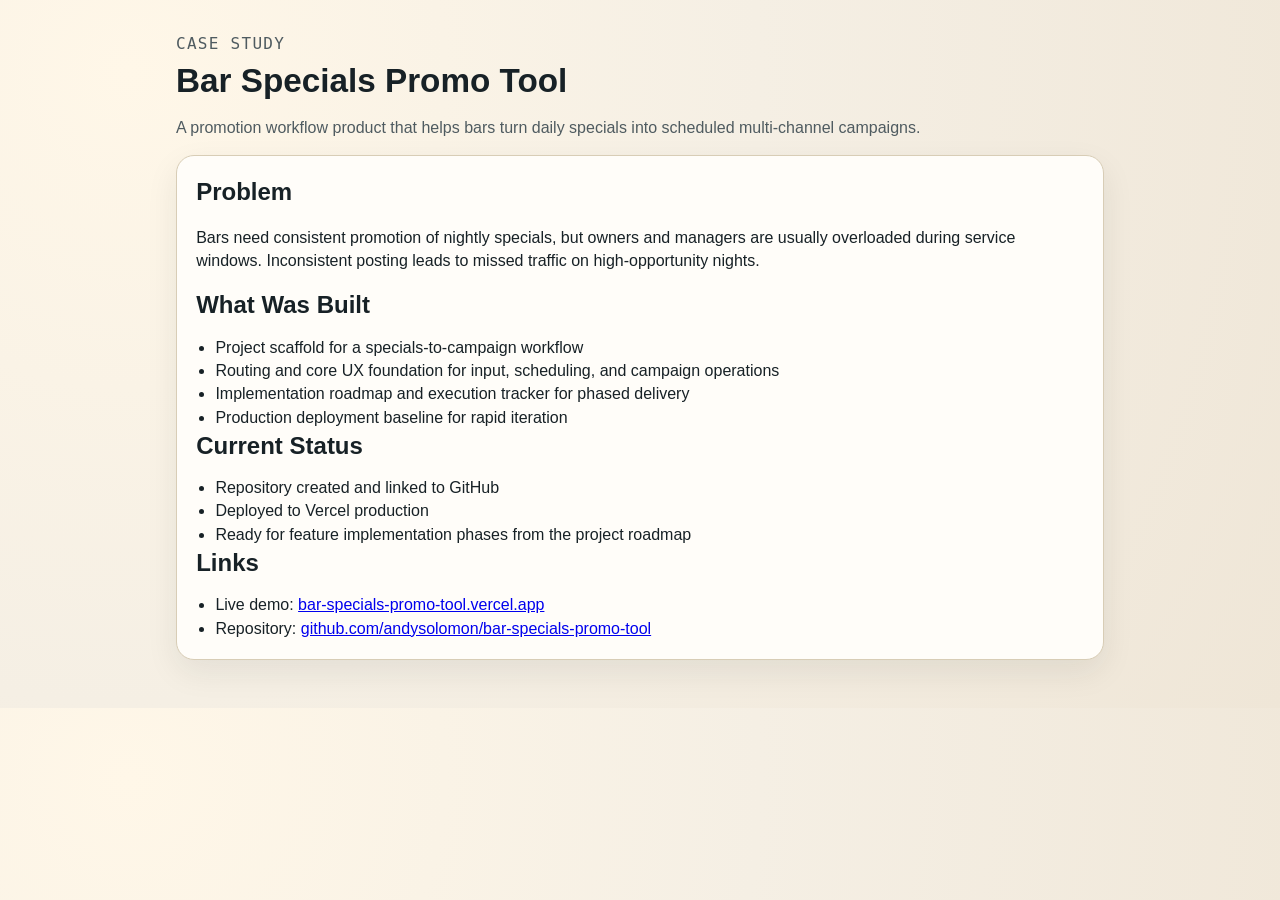
==== projects/bar-specials-promo-tool.html @ 349a1e84 "feat: add bar specials promo tool case study" ====
<!doctype html>
<html lang="en">
  <head>
    <meta charset="UTF-8" />
    <meta name="viewport" content="width=device-width, initial-scale=1.0" />
    <title>Case Study | Bar Specials Promo Tool</title>
    <link rel="stylesheet" href="../styles.css" />
  </head>
  <body>
    <main class="site-header">
      <p class="eyebrow">Case Study</p>
      <h1>Bar Specials Promo Tool</h1>
      <p class="lede">
        A promotion workflow product that helps bars turn daily specials into scheduled multi-channel campaigns.
      </p>
      <section class="panel">
        <h2>Problem</h2>
        <p>
          Bars need consistent promotion of nightly specials, but owners and managers are usually overloaded during service windows.
          Inconsistent posting leads to missed traffic on high-opportunity nights.
        </p>

        <h2>What Was Built</h2>
        <ul>
          <li>Project scaffold for a specials-to-campaign workflow</li>
          <li>Routing and core UX foundation for input, scheduling, and campaign operations</li>
          <li>Implementation roadmap and execution tracker for phased delivery</li>
          <li>Production deployment baseline for rapid iteration</li>
        </ul>

        <h2>Current Status</h2>
        <ul>
          <li>Repository created and linked to GitHub</li>
          <li>Deployed to Vercel production</li>
          <li>Ready for feature implementation phases from the project roadmap</li>
        </ul>

        <h2>Links</h2>
        <ul>
          <li>
            Live demo:
            <a href="https://bar-specials-promo-tool.vercel.app">bar-specials-promo-tool.vercel.app</a>
          </li>
          <li>
            Repository:
            <a href="https://github.com/andysolomon/bar-specials-promo-tool">github.com/andysolomon/bar-specials-promo-tool</a>
          </li>
        </ul>
      </section>
    </main>
  </body>
</html>
---- styles.css ----
:root {
  --bg: #f5efe4;
  --ink: #172126;
  --muted: #4f5b60;
  --panel: #fffdf8;
  --line: #d8cdb6;
  --accent: #0f766e;
  --accent-2: #f97316;
  --shadow: 0 12px 32px rgba(23, 33, 38, 0.08);
}

* {
  box-sizing: border-box;
}

body {
  margin: 0;
  font-family: "Space Grotesk", "Avenir Next", "Segoe UI", sans-serif;
  color: var(--ink);
  background: radial-gradient(circle at 10% 10%, #fff7e8 0%, #f5efe4 48%, #efe6d7 100%);
  line-height: 1.45;
}

.ambient {
  position: fixed;
  inset: -30% auto auto -20%;
  width: 70vmax;
  height: 70vmax;
  border-radius: 50%;
  background: radial-gradient(circle, rgba(15, 118, 110, 0.18), rgba(15, 118, 110, 0));
  pointer-events: none;
  z-index: -1;
}

.site-header,
main {
  max-width: 960px;
  margin: 0 auto;
  padding: 2rem 1rem;
}

.eyebrow {
  font-family: "IBM Plex Mono", monospace;
  text-transform: uppercase;
  letter-spacing: 0.08em;
  color: var(--muted);
  margin: 0 0 0.5rem;
}

h1 {
  font-size: clamp(1.9rem, 2.6vw, 3rem);
  line-height: 1.1;
  margin: 0 0 0.8rem;
}

h2 {
  margin: 0;
}

.lede,
.sub {
  color: var(--muted);
}

.cta-row {
  display: flex;
  gap: 0.8rem;
  flex-wrap: wrap;
  margin-top: 1.2rem;
}

.btn {
  display: inline-block;
  text-decoration: none;
  border-radius: 999px;
  padding: 0.65rem 1rem;
  font-weight: 600;
  transition: transform 0.15s ease;
}

.btn:hover {
  transform: translateY(-1px);
}

.btn-primary {
  background: var(--accent);
  color: #fff;
}

.btn-ghost {
  border: 1px solid var(--line);
  color: var(--ink);
  background: var(--panel);
}

.panel {
  background: color-mix(in oklab, var(--panel) 92%, white 8%);
  border: 1px solid var(--line);
  border-radius: 18px;
  padding: 1.2rem;
  box-shadow: var(--shadow);
  margin-bottom: 1rem;
}

.grid {
  display: grid;
  grid-template-columns: repeat(3, minmax(0, 1fr));
  gap: 0.8rem;
}

.card {
  background: #fffcf5;
  border: 1px solid var(--line);
  border-radius: 14px;
  padding: 1rem;
}

.card h3 {
  margin-top: 0;
  margin-bottom: 0.5rem;
  font-size: 1.1rem;
}

.card a {
  color: var(--accent-2);
  font-weight: 700;
  text-decoration: none;
}

ul {
  margin: 0.8rem 0 0;
  padding-left: 1.2rem;
}

@media (max-width: 860px) {
  .grid {
    grid-template-columns: 1fr;
  }
}
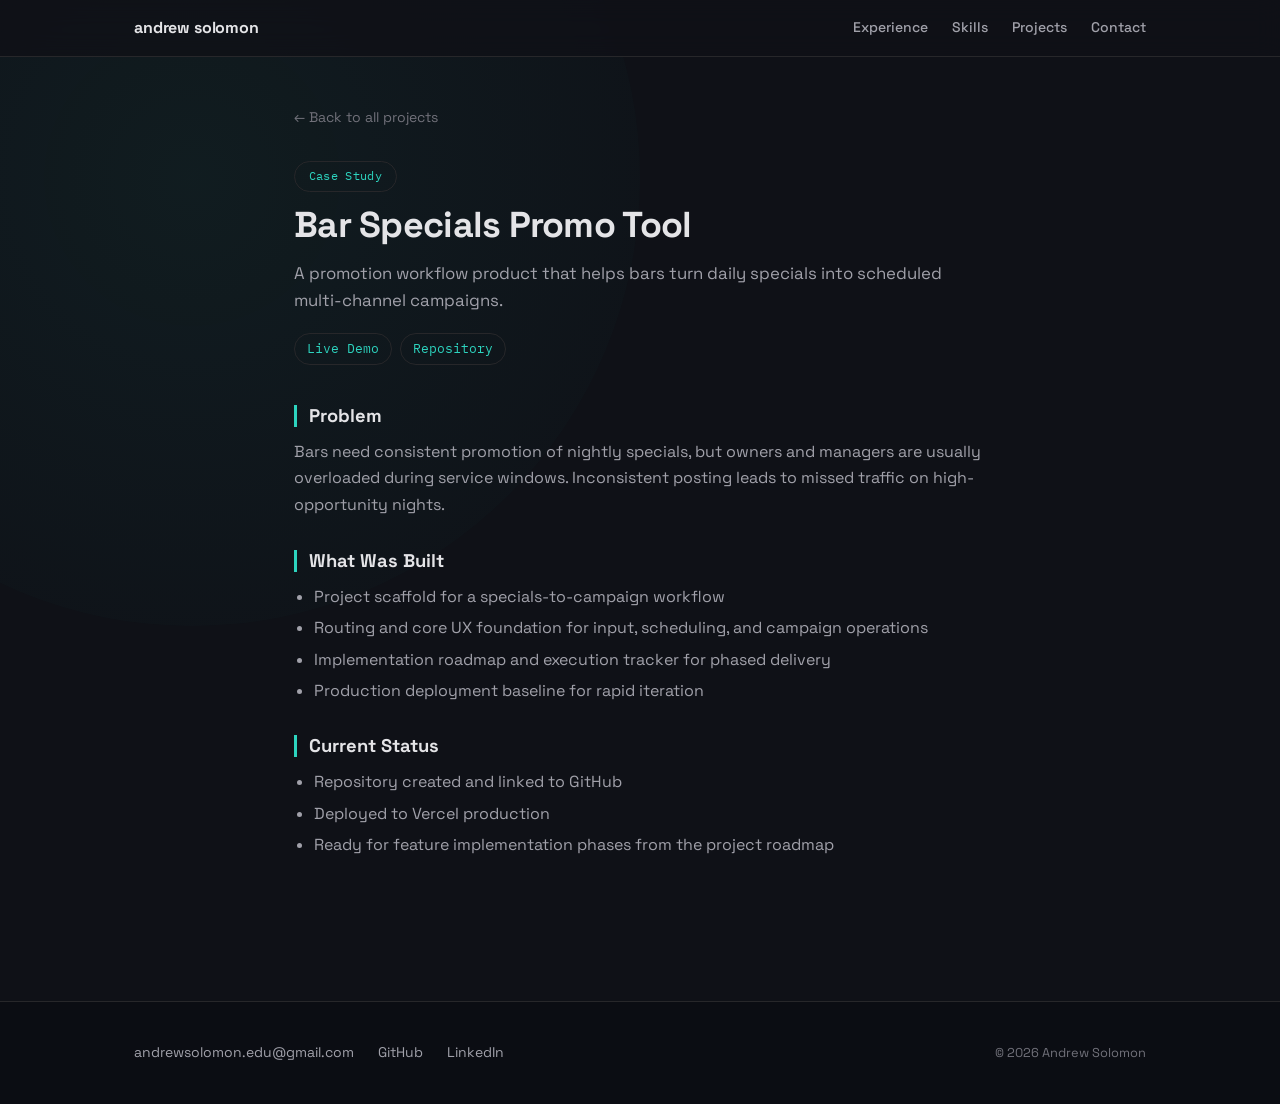
==== commit 8f1e88b1: "feat: redesign portfolio for enterprise positioning Dark theme with teal accents, sticky nav, hero w" ====
--- a/projects/bar-specials-promo-tool.html
+++ b/projects/bar-specials-promo-tool.html
@@ -3,17 +3,43 @@
   <head>
     <meta charset="UTF-8" />
     <meta name="viewport" content="width=device-width, initial-scale=1.0" />
-    <title>Case Study | Bar Specials Promo Tool</title>
+    <title>Bar Specials Promo Tool | Andrew Solomon</title>
+    <meta name="theme-color" content="#0f1117" />
+    <link rel="preconnect" href="https://fonts.googleapis.com" />
+    <link rel="preconnect" href="https://fonts.gstatic.com" crossorigin />
+    <link
+      href="https://fonts.googleapis.com/css2?family=Space+Grotesk:wght@400;500;700&family=IBM+Plex+Mono:wght@400;600&display=swap"
+      rel="stylesheet"
+    />
     <link rel="stylesheet" href="../styles.css" />
   </head>
   <body>
-    <main class="site-header">
-      <p class="eyebrow">Case Study</p>
-      <h1>Bar Specials Promo Tool</h1>
-      <p class="lede">
-        A promotion workflow product that helps bars turn daily specials into scheduled multi-channel campaigns.
-      </p>
-      <section class="panel">
+    <div class="ambient"></div>
+
+    <nav class="nav">
+      <div class="nav-inner">
+        <a href="/" class="nav-brand">andrew solomon</a>
+        <div class="nav-links">
+          <a href="/#experience">Experience</a>
+          <a href="/#skills">Skills</a>
+          <a href="/#projects">Projects</a>
+          <a href="mailto:andrewsolomon.edu@gmail.com">Contact</a>
+        </div>
+      </div>
+    </nav>
+
+    <main class="case-study container">
+      <a href="/" class="back-link">&larr; Back to all projects</a>
+      <header class="case-study-header">
+        <span class="badge">Case Study</span>
+        <h1>Bar Specials Promo Tool</h1>
+        <p class="lede">A promotion workflow product that helps bars turn daily specials into scheduled multi-channel campaigns.</p>
+        <div class="case-study-meta">
+          <a class="meta-pill" href="https://bar-specials-promo-tool.vercel.app">Live Demo</a>
+          <a class="meta-pill" href="https://github.com/andysolomon/bar-specials-promo-tool">Repository</a>
+        </div>
+      </header>
+      <article class="case-study-body">
         <h2>Problem</h2>
         <p>
           Bars need consistent promotion of nightly specials, but owners and managers are usually overloaded during service windows.
@@ -34,19 +60,18 @@
           <li>Deployed to Vercel production</li>
           <li>Ready for feature implementation phases from the project roadmap</li>
         </ul>
+      </article>
+    </main>
 
-        <h2>Links</h2>
-        <ul>
-          <li>
-            Live demo:
-            <a href="https://bar-specials-promo-tool.vercel.app">bar-specials-promo-tool.vercel.app</a>
-          </li>
-          <li>
-            Repository:
-            <a href="https://github.com/andysolomon/bar-specials-promo-tool">github.com/andysolomon/bar-specials-promo-tool</a>
-          </li>
-        </ul>
-      </section>
-    </main>
+    <footer class="footer">
+      <div class="container">
+        <div class="footer-links">
+          <a href="mailto:andrewsolomon.edu@gmail.com">andrewsolomon.edu@gmail.com</a>
+          <a href="https://github.com/andysolomon">GitHub</a>
+          <a href="https://www.linkedin.com/in/andrew-solomon-44550a24/">LinkedIn</a>
+        </div>
+        <p class="footer-copy">&copy; 2026 Andrew Solomon</p>
+      </div>
+    </footer>
   </body>
 </html>
--- a/styles.css
+++ b/styles.css
@@ -1,139 +1,640 @@
+/* ========================================
+   Design Tokens
+   ======================================== */
 :root {
-  --bg: #f5efe4;
-  --ink: #172126;
-  --muted: #4f5b60;
-  --panel: #fffdf8;
-  --line: #d8cdb6;
-  --accent: #0f766e;
-  --accent-2: #f97316;
-  --shadow: 0 12px 32px rgba(23, 33, 38, 0.08);
-}
-
-* {
+  --bg: #0f1117;
+  --bg-card: #161821;
+  --bg-elevated: #1c1e2a;
+  --bg-inset: #0b0d13;
+
+  --text: #e4e4e7;
+  --text-secondary: #a1a1aa;
+  --text-muted: #71717a;
+
+  --accent: #2dd4bf;
+  --accent-hover: #14b8a6;
+
+  --border: #27272a;
+  --border-hover: #3f3f46;
+
+  --radius-sm: 8px;
+  --radius-md: 12px;
+  --radius-lg: 16px;
+  --radius-pill: 999px;
+
+  --shadow-card: 0 4px 24px rgba(0, 0, 0, 0.25);
+  --shadow-glow: 0 0 40px rgba(45, 212, 191, 0.08);
+}
+
+/* ========================================
+   Reset + Base
+   ======================================== */
+*,
+*::before,
+*::after {
   box-sizing: border-box;
+}
+
+html {
+  scroll-behavior: smooth;
+}
+
+::selection {
+  background: rgba(45, 212, 191, 0.25);
+  color: var(--text);
 }
 
 body {
   margin: 0;
   font-family: "Space Grotesk", "Avenir Next", "Segoe UI", sans-serif;
-  color: var(--ink);
-  background: radial-gradient(circle at 10% 10%, #fff7e8 0%, #f5efe4 48%, #efe6d7 100%);
-  line-height: 1.45;
-}
-
+  color: var(--text);
+  background: var(--bg);
+  line-height: 1.55;
+  -webkit-font-smoothing: antialiased;
+  animation: fadeIn 0.4s ease;
+}
+
+a {
+  color: var(--accent);
+  text-decoration: none;
+  transition: color 0.15s ease;
+}
+
+a:hover {
+  color: var(--accent-hover);
+}
+
+img {
+  max-width: 100%;
+  display: block;
+}
+
+h1, h2, h3, h4 {
+  margin: 0;
+  line-height: 1.2;
+}
+
+p {
+  margin: 0;
+}
+
+ul {
+  margin: 0;
+  padding: 0;
+  list-style: none;
+}
+
+:focus-visible {
+  outline: 2px solid var(--accent);
+  outline-offset: 2px;
+}
+
+/* ========================================
+   Container
+   ======================================== */
+.container {
+  max-width: 1060px;
+  margin: 0 auto;
+  padding: 0 1.5rem;
+}
+
+/* ========================================
+   Navigation
+   ======================================== */
+.nav {
+  position: sticky;
+  top: 0;
+  z-index: 100;
+  background: rgba(15, 17, 23, 0.8);
+  backdrop-filter: blur(12px);
+  -webkit-backdrop-filter: blur(12px);
+  border-bottom: 1px solid var(--border);
+}
+
+.nav-inner {
+  max-width: 1060px;
+  margin: 0 auto;
+  padding: 0 1.5rem;
+  display: flex;
+  align-items: center;
+  justify-content: space-between;
+  height: 56px;
+}
+
+.nav-brand {
+  font-weight: 700;
+  font-size: 1rem;
+  color: var(--text);
+  letter-spacing: -0.01em;
+}
+
+.nav-brand:hover {
+  color: var(--accent);
+}
+
+.nav-links {
+  display: flex;
+  align-items: center;
+  gap: 1.5rem;
+}
+
+.nav-links a {
+  font-size: 0.875rem;
+  color: var(--text-secondary);
+  font-weight: 500;
+  transition: color 0.15s ease;
+}
+
+.nav-links a:hover {
+  color: var(--text);
+}
+
+/* ========================================
+   Hero
+   ======================================== */
+.hero {
+  padding: 6rem 0 4rem;
+}
+
+.hero .badge {
+  margin-bottom: 1.25rem;
+}
+
+.hero h1 {
+  font-size: clamp(2.25rem, 4vw, 3rem);
+  font-weight: 700;
+  letter-spacing: -0.02em;
+  margin-bottom: 0.75rem;
+}
+
+.hero-tagline {
+  font-size: clamp(1.1rem, 2vw, 1.25rem);
+  color: var(--text-secondary);
+  max-width: 560px;
+  margin-bottom: 0.5rem;
+}
+
+.hero-description {
+  font-size: 1rem;
+  color: var(--text-muted);
+  max-width: 560px;
+  line-height: 1.6;
+  margin-bottom: 1.5rem;
+}
+
+.cta-row {
+  display: flex;
+  gap: 0.75rem;
+  flex-wrap: wrap;
+}
+
+.btn {
+  display: inline-flex;
+  align-items: center;
+  text-decoration: none;
+  border-radius: var(--radius-pill);
+  padding: 0.65rem 1.25rem;
+  font-weight: 600;
+  font-size: 0.9rem;
+  transition: transform 0.15s ease, background 0.15s ease, border-color 0.15s ease;
+}
+
+.btn:hover {
+  transform: translateY(-1px);
+}
+
+.btn-primary {
+  background: var(--accent);
+  color: var(--bg);
+}
+
+.btn-primary:hover {
+  background: var(--accent-hover);
+  color: var(--bg);
+}
+
+.btn-ghost {
+  border: 1px solid var(--border);
+  color: var(--text-secondary);
+  background: transparent;
+}
+
+.btn-ghost:hover {
+  border-color: var(--border-hover);
+  color: var(--text);
+}
+
+/* ========================================
+   Experience
+   ======================================== */
+.experience {
+  padding: 4rem 0;
+}
+
+.experience h2 {
+  font-size: 1.5rem;
+  font-weight: 700;
+  margin-bottom: 2rem;
+}
+
+.exp-list {
+  display: flex;
+  flex-direction: column;
+}
+
+.exp-row {
+  display: flex;
+  align-items: baseline;
+  padding: 1rem 0;
+  border-bottom: 1px solid var(--border);
+  gap: 1rem;
+}
+
+.exp-row:first-child {
+  border-top: 1px solid var(--border);
+}
+
+.exp-company {
+  font-weight: 700;
+  font-size: 1rem;
+  color: var(--text);
+  min-width: 180px;
+  flex-shrink: 0;
+}
+
+.exp-role {
+  color: var(--text-secondary);
+  font-size: 0.95rem;
+  flex: 1;
+}
+
+.exp-dates {
+  font-family: "IBM Plex Mono", monospace;
+  font-size: 0.8rem;
+  color: var(--text-muted);
+  flex-shrink: 0;
+}
+
+/* ========================================
+   Skills
+   ======================================== */
+.skills {
+  padding: 4rem 0;
+}
+
+.skills h2 {
+  font-size: 1.5rem;
+  font-weight: 700;
+  margin-bottom: 2rem;
+}
+
+.skills-grid {
+  display: grid;
+  grid-template-columns: repeat(4, 1fr);
+  gap: 1.5rem;
+  margin-bottom: 2rem;
+}
+
+.skill-col h3 {
+  font-family: "IBM Plex Mono", monospace;
+  font-size: 0.75rem;
+  text-transform: uppercase;
+  letter-spacing: 0.1em;
+  color: var(--accent);
+  margin-bottom: 0.75rem;
+}
+
+.skill-col ul {
+  display: flex;
+  flex-direction: column;
+  gap: 0.4rem;
+}
+
+.skill-col li {
+  font-size: 0.9rem;
+  color: var(--text-secondary);
+}
+
+.certs {
+  display: flex;
+  flex-wrap: wrap;
+  gap: 0.5rem;
+  padding-top: 1.5rem;
+  border-top: 1px solid var(--border);
+}
+
+.cert-badge {
+  font-family: "IBM Plex Mono", monospace;
+  font-size: 0.75rem;
+  color: var(--text-muted);
+  border: 1px solid var(--border);
+  border-radius: var(--radius-pill);
+  padding: 0.35rem 0.75rem;
+}
+
+/* ========================================
+   Projects
+   ======================================== */
+.projects {
+  padding: 4rem 0;
+}
+
+.projects h2 {
+  font-size: 1.5rem;
+  font-weight: 700;
+  margin-bottom: 0.5rem;
+}
+
+.section-sub {
+  color: var(--text-muted);
+  font-size: 0.95rem;
+  margin-bottom: 2rem;
+}
+
+.grid {
+  display: grid;
+  grid-template-columns: repeat(2, 1fr);
+  gap: 1rem;
+}
+
+/* ========================================
+   Card
+   ======================================== */
+.card {
+  background: var(--bg-card);
+  border: 1px solid var(--border);
+  border-radius: var(--radius-md);
+  padding: 1.25rem;
+  transition: transform 0.2s ease, border-color 0.2s ease, box-shadow 0.2s ease;
+}
+
+.card:hover {
+  transform: translateY(-2px);
+  border-color: var(--border-hover);
+  box-shadow: var(--shadow-glow);
+}
+
+.card h3 {
+  font-size: 1.05rem;
+  font-weight: 600;
+  margin-bottom: 0.5rem;
+  color: var(--text);
+}
+
+.card p {
+  font-size: 0.875rem;
+  color: var(--text-secondary);
+  line-height: 1.5;
+  margin-bottom: 0.75rem;
+}
+
+.card-link {
+  font-size: 0.85rem;
+  font-weight: 600;
+  color: var(--accent);
+  display: inline-flex;
+  align-items: center;
+  gap: 0.35rem;
+}
+
+.card-link:hover {
+  color: var(--accent-hover);
+}
+
+.card-link::after {
+  content: "→";
+  transition: transform 0.15s ease;
+}
+
+.card:hover .card-link::after {
+  transform: translateX(3px);
+}
+
+/* ========================================
+   Footer
+   ======================================== */
+.footer {
+  margin-top: 4rem;
+  background: var(--bg-inset);
+  border-top: 1px solid var(--border);
+  padding: 2.5rem 0;
+}
+
+.footer .container {
+  display: flex;
+  align-items: center;
+  justify-content: space-between;
+}
+
+.footer-links {
+  display: flex;
+  gap: 1.5rem;
+  flex-wrap: wrap;
+}
+
+.footer-links a {
+  font-size: 0.875rem;
+  color: var(--text-secondary);
+}
+
+.footer-links a:hover {
+  color: var(--text);
+}
+
+.footer-copy {
+  font-size: 0.8rem;
+  color: var(--text-muted);
+}
+
+/* ========================================
+   Case Study Pages
+   ======================================== */
+.case-study {
+  max-width: 740px;
+  padding-top: 3rem;
+  padding-bottom: 4rem;
+}
+
+.back-link {
+  display: inline-flex;
+  align-items: center;
+  gap: 0.35rem;
+  font-size: 0.875rem;
+  color: var(--text-muted);
+  margin-bottom: 2rem;
+  transition: color 0.15s ease;
+}
+
+.back-link:hover {
+  color: var(--text);
+}
+
+.case-study-header {
+  margin-bottom: 2.5rem;
+}
+
+.case-study-header h1 {
+  font-size: clamp(1.75rem, 3vw, 2.25rem);
+  font-weight: 700;
+  letter-spacing: -0.02em;
+  margin-top: 0.75rem;
+  margin-bottom: 0.75rem;
+}
+
+.case-study-header .lede {
+  color: var(--text-secondary);
+  font-size: 1.05rem;
+  line-height: 1.6;
+  margin-bottom: 1.25rem;
+}
+
+.case-study-meta {
+  display: flex;
+  gap: 0.5rem;
+  flex-wrap: wrap;
+}
+
+.meta-pill {
+  font-family: "IBM Plex Mono", monospace;
+  font-size: 0.8rem;
+  color: var(--accent);
+  border: 1px solid var(--border);
+  border-radius: var(--radius-pill);
+  padding: 0.3rem 0.75rem;
+  transition: border-color 0.15s ease;
+}
+
+.meta-pill:hover {
+  border-color: var(--accent);
+}
+
+.case-study-body h2 {
+  font-size: 1.15rem;
+  font-weight: 700;
+  margin-top: 2rem;
+  margin-bottom: 0.75rem;
+  padding-left: 0.75rem;
+  border-left: 3px solid var(--accent);
+}
+
+.case-study-body p {
+  color: var(--text-secondary);
+  line-height: 1.65;
+  margin-bottom: 1rem;
+}
+
+.case-study-body ul {
+  margin-bottom: 1rem;
+  padding-left: 1.25rem;
+  list-style: disc;
+}
+
+.case-study-body li {
+  color: var(--text-secondary);
+  line-height: 1.6;
+  margin-bottom: 0.35rem;
+}
+
+/* ========================================
+   Badge
+   ======================================== */
+.badge {
+  display: inline-block;
+  font-family: "IBM Plex Mono", monospace;
+  font-size: 0.75rem;
+  color: var(--accent);
+  border: 1px solid var(--border);
+  border-radius: var(--radius-pill);
+  padding: 0.35rem 0.85rem;
+  letter-spacing: 0.03em;
+}
+
+/* ========================================
+   Ambient Blobs
+   ======================================== */
 .ambient {
   position: fixed;
   inset: -30% auto auto -20%;
   width: 70vmax;
   height: 70vmax;
   border-radius: 50%;
-  background: radial-gradient(circle, rgba(15, 118, 110, 0.18), rgba(15, 118, 110, 0));
+  background: radial-gradient(circle, rgba(45, 212, 191, 0.06), rgba(45, 212, 191, 0));
   pointer-events: none;
   z-index: -1;
 }
 
-.site-header,
-main {
-  max-width: 960px;
-  margin: 0 auto;
-  padding: 2rem 1rem;
-}
-
-.eyebrow {
-  font-family: "IBM Plex Mono", monospace;
-  text-transform: uppercase;
-  letter-spacing: 0.08em;
-  color: var(--muted);
-  margin: 0 0 0.5rem;
-}
-
-h1 {
-  font-size: clamp(1.9rem, 2.6vw, 3rem);
-  line-height: 1.1;
-  margin: 0 0 0.8rem;
-}
-
-h2 {
-  margin: 0;
-}
-
-.lede,
-.sub {
-  color: var(--muted);
-}
-
-.cta-row {
-  display: flex;
-  gap: 0.8rem;
-  flex-wrap: wrap;
-  margin-top: 1.2rem;
-}
-
-.btn {
-  display: inline-block;
-  text-decoration: none;
-  border-radius: 999px;
-  padding: 0.65rem 1rem;
-  font-weight: 600;
-  transition: transform 0.15s ease;
-}
-
-.btn:hover {
-  transform: translateY(-1px);
-}
-
-.btn-primary {
-  background: var(--accent);
-  color: #fff;
-}
-
-.btn-ghost {
-  border: 1px solid var(--line);
-  color: var(--ink);
-  background: var(--panel);
-}
-
-.panel {
-  background: color-mix(in oklab, var(--panel) 92%, white 8%);
-  border: 1px solid var(--line);
-  border-radius: 18px;
-  padding: 1.2rem;
-  box-shadow: var(--shadow);
-  margin-bottom: 1rem;
-}
-
-.grid {
-  display: grid;
-  grid-template-columns: repeat(3, minmax(0, 1fr));
-  gap: 0.8rem;
-}
-
-.card {
-  background: #fffcf5;
-  border: 1px solid var(--line);
-  border-radius: 14px;
-  padding: 1rem;
-}
-
-.card h3 {
-  margin-top: 0;
-  margin-bottom: 0.5rem;
-  font-size: 1.1rem;
-}
-
-.card a {
-  color: var(--accent-2);
-  font-weight: 700;
-  text-decoration: none;
-}
-
-ul {
-  margin: 0.8rem 0 0;
-  padding-left: 1.2rem;
-}
-
+.ambient-2 {
+  inset: auto -15% -25% auto;
+  width: 50vmax;
+  height: 50vmax;
+  background: radial-gradient(circle, rgba(45, 212, 191, 0.04), rgba(45, 212, 191, 0));
+}
+
+/* ========================================
+   Responsive — Tablet
+   ======================================== */
 @media (max-width: 860px) {
   .grid {
     grid-template-columns: 1fr;
   }
-}
+
+  .skills-grid {
+    grid-template-columns: repeat(2, 1fr);
+  }
+
+  .exp-row {
+    flex-direction: column;
+    gap: 0.25rem;
+  }
+
+  .exp-company {
+    min-width: unset;
+  }
+
+  .footer .container {
+    flex-direction: column;
+    gap: 1rem;
+    text-align: center;
+  }
+
+  .footer-links {
+    justify-content: center;
+  }
+}
+
+/* ========================================
+   Responsive — Mobile
+   ======================================== */
+@media (max-width: 640px) {
+  .hero {
+    padding: 4rem 0 3rem;
+  }
+
+  .hero h1 {
+    font-size: 1.75rem;
+  }
+
+  .nav-links {
+    gap: 1rem;
+  }
+
+  .nav-links a {
+    font-size: 0.8rem;
+  }
+
+  .skills-grid {
+    grid-template-columns: 1fr;
+  }
+
+  .experience, .skills, .projects {
+    padding: 3rem 0;
+  }
+}
+
+/* ========================================
+   Animation
+   ======================================== */
+@keyframes fadeIn {
+  from { opacity: 0; transform: translateY(6px); }
+  to   { opacity: 1; transform: translateY(0); }
+}
